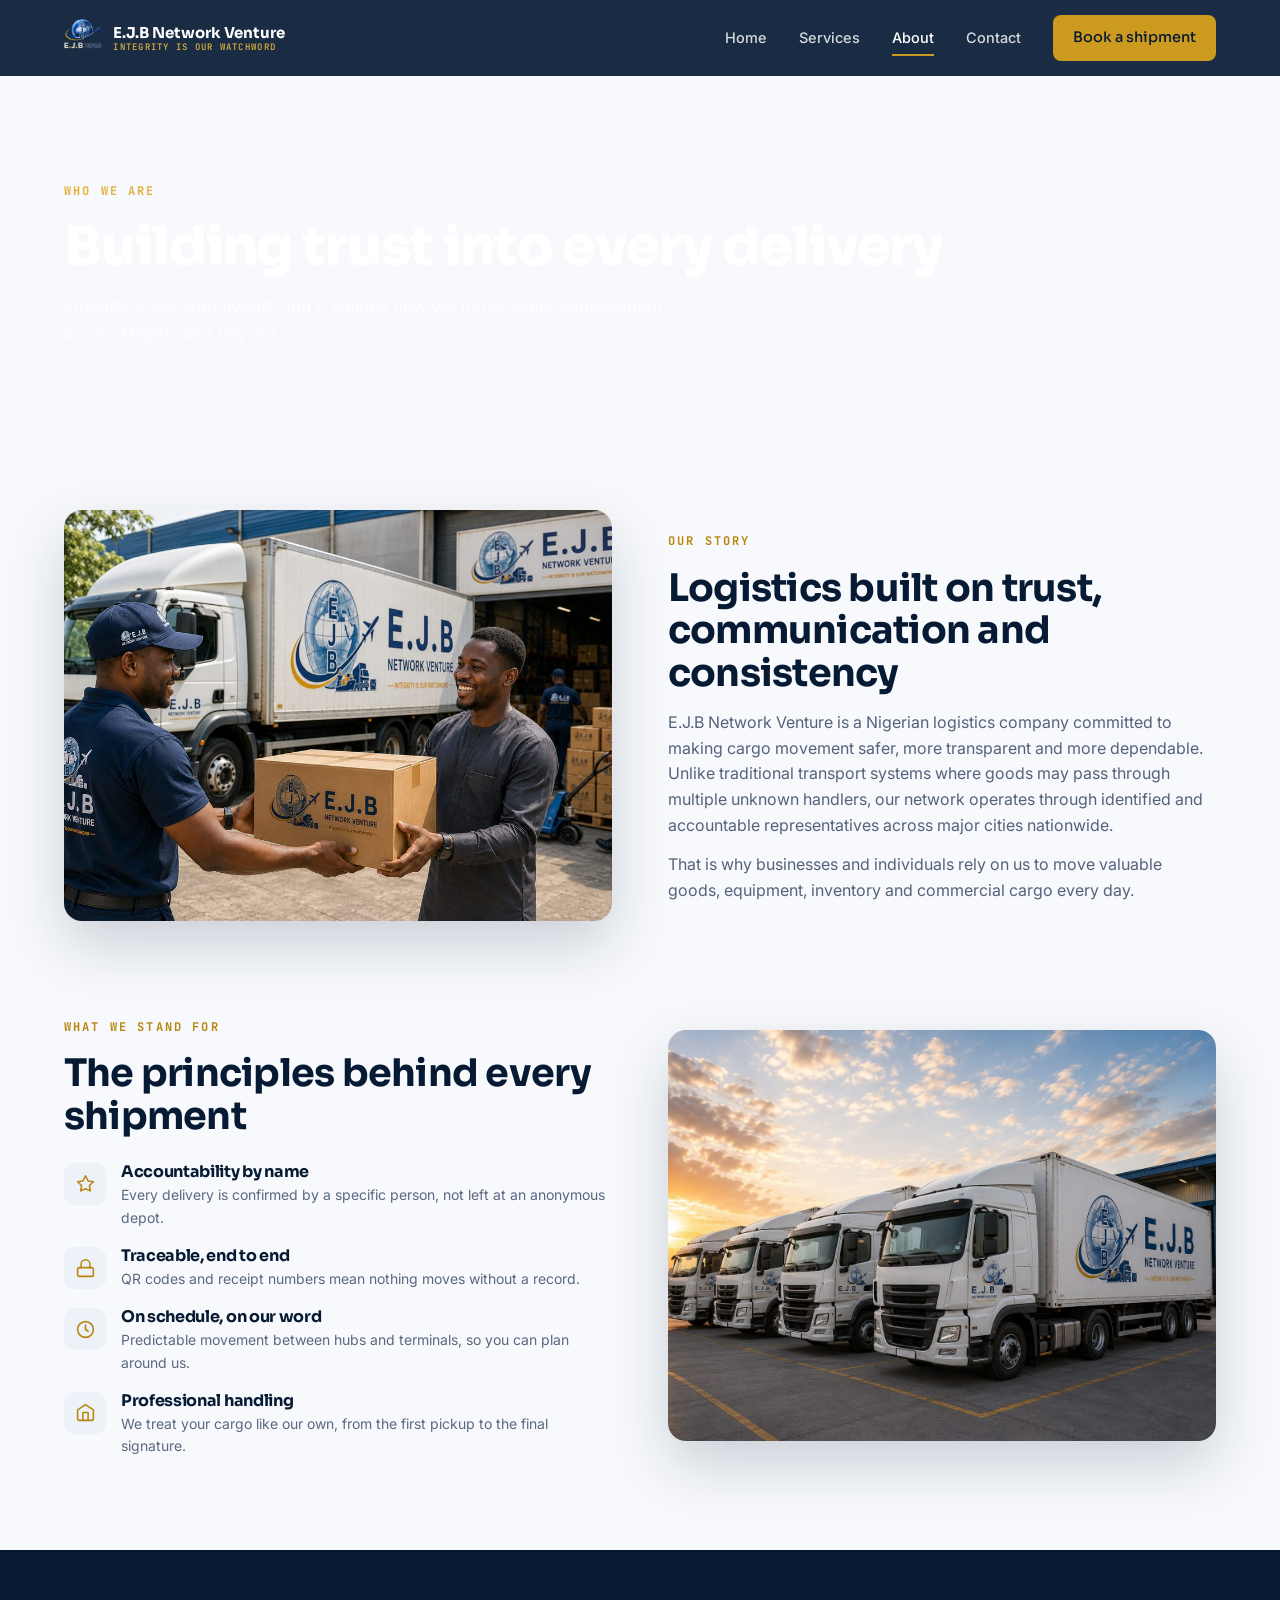
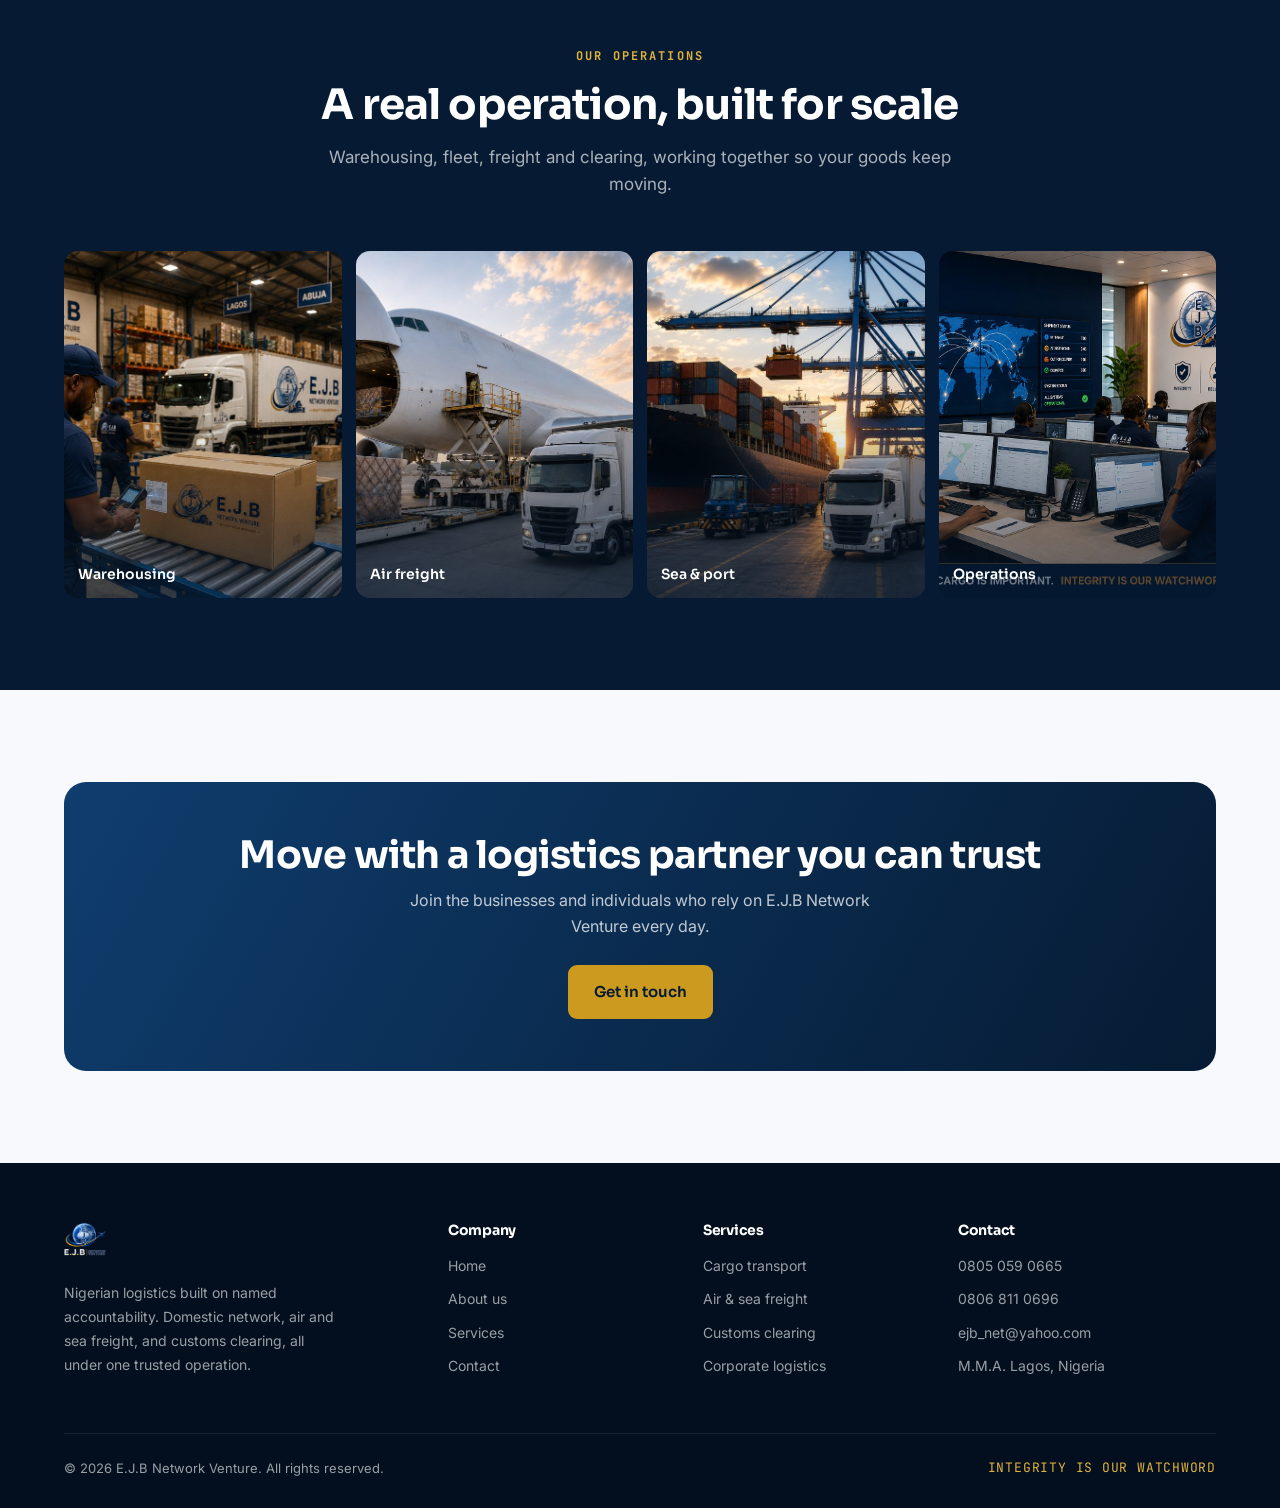
==== about.html @ cdf1af97 "First website commit" ====
<!DOCTYPE html><html lang="en"><head><meta charset="UTF-8"><meta name="viewport" content="width=device-width, initial-scale=1.0">
<title>About - E.J.B Network Venture</title><meta name="description" content="E.J.B Network Venture is a Nigerian logistics company making cargo movement safer, more transparent and more dependable through accountable representatives nationwide.">
<link rel="preconnect" href="https://fonts.googleapis.com"><link rel="preconnect" href="https://fonts.gstatic.com" crossorigin>
<link href="https://fonts.googleapis.com/css2?family=Sora:wght@400;500;600;700;800&family=Inter:wght@400;500;600&family=JetBrains+Mono:wght@500;700&display=swap" rel="stylesheet">
<link rel="stylesheet" href="styles.css"><link rel="stylesheet" href="page.css"><link rel="icon" type="image/png" href="img/logo-dark.png"></head><body>
<header class="nav solid" id="nav">
  <div class="nav-inner">
    <a href="index.html" class="nav-logo">
      <img src="img/logo-light.png" alt="E.J.B Network Venture">
      <span class="nm">E.J.B Network Venture<small>INTEGRITY IS OUR WATCHWORD</small></span>
    </a>
    <nav class="nav-links" id="navlinks">
      <a href="index.html">Home</a>
      <a href="services.html">Services</a>
      <a href="about.html" class="active">About</a>
      <a href="contact.html">Contact</a>
      <a href="contact.html" class="nav-cta">Book a shipment</a>
    </nav>
    <button class="nav-toggle" id="navtoggle" aria-label="Menu"><span></span><span></span><span></span></button>
  </div>
</header>
<section class="page-hero"><div class="wrap reveal">
  <div class="crumbs"><a href="index.html">Home</a> / About</div>
  <span class="eyebrow">Who we are</span>
  <h1>Building trust into every delivery</h1>
  <p>Integrity is our watchword, and it shapes how we move every consignment across Nigeria and beyond.</p>
</div></section>
<section><div class="wrap"><div class="about-lead">
  <div class="media reveal"><img src="img/handover.jpg" alt="E.J.B representative handing a package to a customer"></div>
  <div class="reveal">
    <span class="eyebrow">Our story</span>
    <h2 style="font-size:clamp(26px,3vw,38px);color:var(--navy-900);margin-top:14px">Logistics built on trust, communication and consistency</h2>
    <p style="font-size:16px;color:#54627A;margin-top:16px">E.J.B Network Venture is a Nigerian logistics company committed to making cargo movement safer, more transparent and more dependable. Unlike traditional transport systems where goods may pass through multiple unknown handlers, our network operates through identified and accountable representatives across major cities nationwide.</p>
    <p style="font-size:16px;color:#54627A;margin-top:14px">That is why businesses and individuals rely on us to move valuable goods, equipment, inventory and commercial cargo every day.</p>
  </div>
</div></div></section>
<section style="padding-top:0"><div class="wrap"><div class="about-lead">
  <div class="reveal">
    <span class="eyebrow">What we stand for</span>
    <h2 style="font-size:clamp(26px,3vw,38px);color:var(--navy-900);margin-top:14px">The principles behind every shipment</h2>
    <div class="values"><div class="value"><div class="vi"><svg viewBox="0 0 24 24" fill="none" stroke-width="1.8" stroke-linecap="round" stroke-linejoin="round"><path d="M12 2l3 6 6 .9-4.5 4.3 1 6.1L12 16.8 6.5 19.3l1-6.1L3 8.9 9 8z"/></svg></div><div><h4>Accountability by name</h4><p>Every delivery is confirmed by a specific person, not left at an anonymous depot.</p></div></div><div class="value"><div class="vi"><svg viewBox="0 0 24 24" fill="none" stroke-width="1.8" stroke-linecap="round" stroke-linejoin="round"><rect x="3" y="11" width="18" height="10" rx="2"/><path d="M7 11V7a5 5 0 0110 0v4"/></svg></div><div><h4>Traceable, end to end</h4><p>QR codes and receipt numbers mean nothing moves without a record.</p></div></div><div class="value"><div class="vi"><svg viewBox="0 0 24 24" fill="none" stroke-width="1.8" stroke-linecap="round" stroke-linejoin="round"><circle cx="12" cy="12" r="9"/><path d="M12 7v5l3 2"/></svg></div><div><h4>On schedule, on our word</h4><p>Predictable movement between hubs and terminals, so you can plan around us.</p></div></div><div class="value"><div class="vi"><svg viewBox="0 0 24 24" fill="none" stroke-width="1.8" stroke-linecap="round" stroke-linejoin="round"><path d="M3 9l9-6 9 6v10a2 2 0 01-2 2H5a2 2 0 01-2-2z"/><path d="M9 21V12h6v9"/></svg></div><div><h4>Professional handling</h4><p>We treat your cargo like our own, from the first pickup to the final signature.</p></div></div></div>
  </div>
  <div class="media reveal"><img src="img/fleet.jpg" alt="E.J.B truck fleet at sunrise"></div>
</div></div></section>
<section class="trusted"><div class="wrap">
  <div class="section-head center reveal"><span class="eyebrow" style="color:var(--gold-bright)">Our operations</span>
    <h2 style="color:#fff">A real operation, built for scale</h2>
    <p style="color:rgba(255,255,255,0.66)">Warehousing, fleet, freight and clearing, working together so your goods keep moving.</p></div>
  <div class="trust-grid">
    <div class="trust-ph reveal"><img src="img/warehouse.jpg" alt="Warehouse"><span>Warehousing</span></div>
    <div class="trust-ph reveal"><img src="img/air.jpg" alt="Air freight"><span>Air freight</span></div>
    <div class="trust-ph reveal"><img src="img/sea.jpg" alt="Sea freight"><span>Sea &amp; port</span></div>
    <div class="trust-ph reveal"><img src="img/support.jpg" alt="Operations centre"><span>Operations</span></div>
  </div>
</div></section>
<section><div class="wrap"><div class="cta-band reveal">
  <h2>Move with a logistics partner you can trust</h2>
  <p>Join the businesses and individuals who rely on E.J.B Network Venture every day.</p>
  <a href="contact.html" class="btn btn-gold">Get in touch</a>
</div></div></section>
<footer>
  <div class="wrap">
    <div class="foot-grid">
      <div class="foot-brand">
        <img src="img/logo-light.png" alt="E.J.B Network Venture">
        <p>Nigerian logistics built on named accountability. Domestic network, air and sea freight, and customs clearing, all under one trusted operation.</p>
      </div>
      <div class="foot-col"><h5>Company</h5>
        <a href="index.html">Home</a><a href="about.html">About us</a><a href="services.html">Services</a><a href="contact.html">Contact</a></div>
      <div class="foot-col"><h5>Services</h5>
        <a href="services.html">Cargo transport</a><a href="services.html">Air &amp; sea freight</a><a href="services.html">Customs clearing</a><a href="services.html">Corporate logistics</a></div>
      <div class="foot-col"><h5>Contact</h5>
        <span class="fi">0805 059 0665</span><span class="fi">0806 811 0696</span><span class="fi">ejb_net@yahoo.com</span><span class="fi">M.M.A. Lagos, Nigeria</span></div>
    </div>
    <div class="foot-bottom">
      <span>&copy; 2026 E.J.B Network Venture. All rights reserved.</span>
      <span class="tag">INTEGRITY IS OUR WATCHWORD</span>
    </div>
  </div>
</footer>
<script>
const nav=document.getElementById('nav');
const solid=nav.classList.contains('solid');
if(!solid){addEventListener('scroll',()=>{nav.classList.toggle('scrolled',scrollY>30);},{passive:true});}
const tog=document.getElementById('navtoggle'), links=document.getElementById('navlinks');
tog.addEventListener('click',()=>links.classList.toggle('open'));
links.querySelectorAll('a').forEach(a=>a.addEventListener('click',()=>links.classList.remove('open')));
const io=new IntersectionObserver((es)=>{es.forEach(e=>{if(e.isIntersecting){e.target.classList.add('in');io.unobserve(e.target);}})},{threshold:0.1});
document.querySelectorAll('.reveal').forEach(el=>io.observe(el));
</script></body></html>
---- styles.css ----
:root{
  --navy-900:#061B33; --navy-800:#0A2C52; --navy-700:#0F3D6E; --navy-600:#16508E;
  --gold:#CC9A1E; --gold-bright:#E0B23C; --gold-deep:#B8860F;
  --ink:#1A2330; --paper:#F7F9FC; --paper-2:#EDF2F8; --line:#D8E0EA; --white:#FFF;
  --maxw:1200px;
}
*{box-sizing:border-box; margin:0; padding:0;}
html{scroll-behavior:smooth;}
body{font-family:'Inter',system-ui,sans-serif; color:var(--ink); background:var(--paper); line-height:1.6; -webkit-font-smoothing:antialiased; overflow-x:hidden;}
h1,h2,h3,h4,h5{font-family:'Sora',sans-serif; line-height:1.12; font-weight:700; letter-spacing:-0.02em;}
.mono{font-family:'JetBrains Mono',monospace;}
a{color:inherit; text-decoration:none;}
img{max-width:100%; display:block;}
.wrap{max-width:var(--maxw); margin:0 auto; padding:0 24px;}
.eyebrow{font-family:'JetBrains Mono',monospace; font-size:12px; font-weight:700; letter-spacing:0.18em; text-transform:uppercase; color:var(--gold-deep);}
.btn{display:inline-flex; align-items:center; gap:9px; padding:15px 26px; border-radius:9px; font-family:'Sora'; font-weight:600; font-size:15px; cursor:pointer; transition:transform .15s, box-shadow .2s, background .2s; border:none;}
.btn-gold{background:var(--gold); color:var(--navy-900);}
.btn-gold:hover{background:var(--gold-bright); transform:translateY(-2px); box-shadow:0 10px 24px rgba(204,154,30,0.3);}
.btn-ghost{background:rgba(255,255,255,0.06); color:#fff; border:1px solid rgba(255,255,255,0.2);}
.btn-ghost:hover{background:rgba(255,255,255,0.12); transform:translateY(-2px);}
.btn-navy{background:var(--navy-700); color:#fff;}
.btn-navy:hover{background:var(--navy-600); transform:translateY(-2px);}

/* NAV */
header.nav{position:fixed; top:0; left:0; right:0; z-index:100; transition:background .3s, box-shadow .3s, backdrop-filter .3s;}
header.nav.solid, header.nav.scrolled{background:rgba(6,27,51,0.92); backdrop-filter:blur(10px); box-shadow:0 1px 0 rgba(255,255,255,0.06);}
.nav-inner{display:flex; align-items:center; justify-content:space-between; height:76px; max-width:var(--maxw); margin:0 auto; padding:0 24px;}
.nav-logo{display:flex; align-items:center; gap:11px;}
.nav-logo img{height:38px; width:auto;}
.nav-logo .nm{color:#fff; font-family:'Sora'; font-weight:700; font-size:15px; line-height:1;}
.nav-logo .nm small{display:block; font-family:'JetBrains Mono'; font-weight:500; font-size:9px; letter-spacing:0.14em; color:var(--gold-bright); margin-top:3px;}
.nav-links{display:flex; align-items:center; gap:32px;}
.nav-links a{color:rgba(255,255,255,0.82); font-size:14.5px; font-weight:500; transition:color .2s; position:relative;}
.nav-links a:hover,.nav-links a.active{color:#fff;}
.nav-links a:not(.nav-cta)::after{content:''; position:absolute; left:0; bottom:-6px; width:0; height:2px; background:var(--gold); transition:width .25s;}
.nav-links a:not(.nav-cta):hover::after,.nav-links a.active::after{width:100%;}
.nav-cta{background:var(--gold); color:var(--navy-900) !important; padding:11px 20px; border-radius:8px; font-weight:600; font-size:14px; font-family:'Sora'; transition:transform .15s, background .2s;}
.nav-cta:hover{background:var(--gold-bright); transform:translateY(-1px);}
.nav-toggle{display:none; background:none; border:none; cursor:pointer; padding:8px;}
.nav-toggle span{display:block; width:24px; height:2px; background:#fff; margin:5px 0; transition:.3s;}

/* generic page hero (inner pages) */
.page-hero{position:relative; background:linear-gradient(120% 100% at 75% 10%, #0A2C52, #061B33 60%, #030F1F); color:#fff; padding:150px 0 70px;}
.page-hero .eyebrow{color:var(--gold-bright);}
.page-hero h1{font-size:clamp(34px,4.6vw,54px); font-weight:800; margin-top:14px;}
.page-hero p{font-size:17px; color:rgba(255,255,255,0.72); margin-top:16px; max-width:620px;}
.crumbs{font-family:'JetBrains Mono'; font-size:12px; color:rgba(255,255,255,0.5); letter-spacing:0.08em; margin-bottom:8px;}
.crumbs a:hover{color:var(--gold-bright);}

section{padding:92px 0;}
.section-head{max-width:660px; margin-bottom:52px;}
.section-head.center{margin-left:auto; margin-right:auto; text-align:center;}
.section-head h2{font-size:clamp(28px,3.4vw,42px); color:var(--navy-900); margin-top:14px;}
.section-head p{font-size:17px; color:#54627A; margin-top:16px;}

.reveal{opacity:0; transform:translateY(24px); transition:opacity .7s cubic-bezier(.2,.7,.2,1), transform .7s cubic-bezier(.2,.7,.2,1);}
.reveal.in{opacity:1; transform:none;}

/* FOOTER */
footer{background:#030F1F; color:rgba(255,255,255,0.6); padding:60px 0 30px;}
.foot-grid{display:grid; grid-template-columns:1.6fr 1fr 1fr 1.2fr; gap:40px; margin-bottom:44px;}
.foot-brand img{height:42px; margin-bottom:16px;}
.foot-brand p{font-size:14px; max-width:280px; line-height:1.7;}
.foot-col h5{font-family:'Sora'; color:#fff; font-size:14px; margin-bottom:16px;}
.foot-col a,.foot-col span.fi{display:block; font-size:14px; margin-bottom:11px; transition:color .2s; color:rgba(255,255,255,0.6);}
.foot-col a:hover{color:var(--gold-bright);}
.foot-bottom{border-top:1px solid rgba(255,255,255,0.08); padding-top:24px; display:flex; justify-content:space-between; align-items:center; font-size:13px; flex-wrap:wrap; gap:12px;}
.foot-bottom .tag{font-family:'JetBrains Mono'; color:var(--gold-bright); letter-spacing:0.06em;}

@media (max-width:960px){
  .nav-links{position:fixed; inset:76px 0 auto 0; background:rgba(6,27,51,0.97); backdrop-filter:blur(12px); flex-direction:column; gap:0; padding:12px 0; transform:translateY(-130%); transition:transform .3s; border-top:1px solid rgba(255,255,255,0.08);}
  .nav-links.open{transform:translateY(0);}
  .nav-links a{padding:15px 24px; width:100%; border-bottom:1px solid rgba(255,255,255,0.05);}
  .nav-links a:not(.nav-cta)::after{display:none;}
  .nav-cta{margin:12px 24px;}
  .nav-toggle{display:block;}
  .foot-grid{grid-template-columns:1fr 1fr; gap:32px;}
}
@media (max-width:520px){
  section{padding:64px 0;}
  .foot-grid{grid-template-columns:1fr;}
}
@media (prefers-reduced-motion:reduce){*{animation:none !important; transition:none !important;} .reveal{opacity:1; transform:none;}}
---- page.css ----
/* ===== HOME HERO with photo ===== */
.hero{position:relative; min-height:92vh; display:flex; align-items:center; color:#fff; overflow:hidden; padding:120px 0 70px;}
.hero-bg{position:absolute; inset:0; z-index:0;}
.hero-bg img{width:100%; height:100%; object-fit:cover;}
.hero-bg::after{content:''; position:absolute; inset:0; background:linear-gradient(100deg, rgba(6,27,51,0.96) 0%, rgba(6,27,51,0.86) 42%, rgba(6,27,51,0.55) 72%, rgba(6,27,51,0.35) 100%);}
.hero-inner{position:relative; z-index:2; display:grid; grid-template-columns:1.1fr 0.9fr; gap:48px; align-items:center; width:100%;}
.hero-tag{display:inline-flex; align-items:center; gap:9px; background:rgba(224,178,60,0.12); border:1px solid rgba(224,178,60,0.3); color:var(--gold-bright); padding:7px 15px; border-radius:100px; font-family:'JetBrains Mono'; font-size:12px; font-weight:500; margin-bottom:24px;}
.pulse-dot{width:7px; height:7px; border-radius:50%; background:var(--gold-bright); box-shadow:0 0 0 0 rgba(224,178,60,0.7); animation:pulse 2s infinite; display:inline-block;}
@keyframes pulse{0%{box-shadow:0 0 0 0 rgba(224,178,60,0.6);}70%{box-shadow:0 0 0 9px rgba(224,178,60,0);}100%{box-shadow:0 0 0 0 rgba(224,178,60,0);}}
.hero h1{font-size:clamp(36px,5.2vw,62px); font-weight:800; letter-spacing:-0.03em; line-height:1.05;}
.hero h1 .gold{color:var(--gold-bright);}
.hero .lead{font-size:clamp(15px,1.35vw,18px); color:rgba(255,255,255,0.8); margin-top:22px; max-width:560px;}
.hero-checks{display:grid; grid-template-columns:1fr 1fr; gap:12px 20px; margin-top:28px; max-width:520px;}
.hero-check{display:flex; align-items:center; gap:10px; font-size:14.5px; color:rgba(255,255,255,0.9); font-weight:500;}
.hero-check svg{width:20px; height:20px; stroke:var(--gold-bright); flex-shrink:0;}
.hero-actions{display:flex; gap:14px; margin-top:34px; flex-wrap:wrap;}
.hero-stats{display:flex; gap:32px; margin-top:46px; padding-top:28px; border-top:1px solid rgba(255,255,255,0.12);}
.hero-stats .n{font-family:'Sora'; font-size:28px; font-weight:800;}
.hero-stats .n .gold{color:var(--gold-bright);}
.hero-stats .l{font-size:12px; color:rgba(255,255,255,0.6); margin-top:2px;}

/* MAP panel */
.map-frame{position:relative; background:linear-gradient(160deg, rgba(22,80,142,0.18), rgba(6,27,51,0.28)); border:1px solid rgba(255,255,255,0.12); border-radius:20px; padding:18px; backdrop-filter:blur(3px);}
.map-head{display:flex; justify-content:space-between; align-items:center; margin-bottom:4px; padding:2px 6px;}
.map-head .t{font-family:'JetBrains Mono'; font-size:11px; letter-spacing:0.1em; color:rgba(255,255,255,0.6); text-transform:uppercase;}
.map-head .live{display:flex; align-items:center; gap:7px; font-family:'JetBrains Mono'; font-size:11px; color:var(--gold-bright);}
#nigeria-map{width:100%; height:auto; display:block;}
.city-dot circle.core{fill:var(--gold-bright);}
.city-dot circle.ring{fill:none; stroke:var(--gold-bright); stroke-width:1.2;}
.city-label{font-family:'JetBrains Mono'; font-size:8.5px; fill:rgba(255,255,255,0.8); font-weight:500; pointer-events:none;}
.hub-dot circle.core{fill:#fff;}
.hub-label{fill:#fff; font-weight:700; font-size:9px;}
.route{fill:none; stroke:rgba(224,178,60,0.3); stroke-width:1; stroke-dasharray:3 4;}
.route.active{stroke:var(--gold-bright); stroke-width:1.5; opacity:0.9;}
.plane-dot{fill:var(--gold-bright);}

/* SERVICES grid */
.svc-grid{display:grid; grid-template-columns:repeat(3,1fr); gap:22px;}
.svc-card{background:#fff; border:1px solid var(--line); border-radius:16px; overflow:hidden; transition:transform .2s, box-shadow .2s, border-color .2s;}
.svc-card:hover{transform:translateY(-4px); box-shadow:0 18px 44px rgba(6,27,51,0.1); border-color:rgba(204,154,30,0.4);}
.svc-card .ph{height:170px; overflow:hidden; position:relative;}
.svc-card .ph img{width:100%; height:100%; object-fit:cover; transition:transform .4s;}
.svc-card:hover .ph img{transform:scale(1.05);}
.svc-body{padding:26px 26px 30px;}
.svc-ic{width:46px; height:46px; border-radius:11px; background:linear-gradient(145deg,var(--navy-700),var(--navy-900)); display:flex; align-items:center; justify-content:center; margin-bottom:16px; margin-top:-46px; position:relative; border:3px solid #fff; box-shadow:0 6px 14px rgba(6,27,51,0.2);}
.svc-ic svg{width:23px; height:23px; stroke:var(--gold-bright);}
.svc-card h3{font-size:19px; color:var(--navy-900); margin-bottom:9px;}
.svc-card p{font-size:14.5px; color:#5A6880;}

/* PROCESS */
.process{background:var(--navy-900); color:#fff;}
.process .section-head h2{color:#fff;} .process .section-head p{color:rgba(255,255,255,0.66);}
.steps{display:grid; grid-template-columns:repeat(5,1fr); gap:18px; counter-reset:step;}
.step{position:relative; padding-top:44px;}
.step::before{counter-increment:step; content:"0" counter(step); position:absolute; top:0; left:0; font-family:'Sora'; font-weight:800; font-size:15px; color:var(--gold-bright);}
.step::after{content:''; position:absolute; top:7px; left:34px; right:-9px; height:1px; background:linear-gradient(90deg,rgba(224,178,60,0.5),rgba(224,178,60,0.08));}
.step:last-child::after{display:none;}
.step h4{font-size:16px; margin-bottom:8px;} .step p{font-size:13.5px; color:rgba(255,255,255,0.62);}

/* SPLIT feature band */
.split{display:grid; grid-template-columns:1fr 1fr; gap:56px; align-items:center;}
.split.rev .split-media{order:2;}
.split-media{border-radius:18px; overflow:hidden; box-shadow:0 24px 60px rgba(6,27,51,0.18);}
.split-media img{width:100%; height:100%; object-fit:cover; aspect-ratio:4/3;}
.split-copy h2{font-size:clamp(26px,3vw,38px); color:var(--navy-900); margin-top:14px;}
.split-copy p{font-size:16px; color:#54627A; margin-top:16px;}
.mini-list{margin-top:22px; display:flex; flex-direction:column; gap:14px;}
.mini{display:flex; gap:13px; align-items:flex-start;}
.mini .mi{flex-shrink:0; width:38px; height:38px; border-radius:10px; background:var(--paper-2); display:flex; align-items:center; justify-content:center;}
.mini .mi svg{width:19px; height:19px; stroke:var(--gold-deep);}
.mini h4{font-size:15.5px; color:var(--navy-900); margin-bottom:2px;} .mini p{font-size:13.5px; color:#5A6880; margin:0;}

/* TRUSTED band */
.trusted{background:var(--navy-900); color:#fff;}
.trust-grid{display:grid; grid-template-columns:repeat(4,1fr); gap:14px; margin-top:44px;}
.trust-ph{position:relative; border-radius:14px; overflow:hidden; aspect-ratio:4/5;}
.trust-ph img{width:100%; height:100%; object-fit:cover; transition:transform .4s;}
.trust-ph:hover img{transform:scale(1.06);}
.trust-ph::after{content:''; position:absolute; inset:0; background:linear-gradient(to top, rgba(6,27,51,0.6), transparent 55%);}
.trust-ph span{position:absolute; left:14px; bottom:12px; z-index:2; font-family:'Sora'; font-weight:600; font-size:14px; color:#fff;}

/* COVERAGE */
.coverage{background:var(--paper-2);}
.cov-grid{display:grid; grid-template-columns:1fr 1fr; gap:48px; align-items:center;}
.city-list{display:grid; grid-template-columns:repeat(2,1fr); gap:10px;}
.city-chip{display:flex; align-items:center; justify-content:space-between; background:#fff; border:1px solid var(--line); border-radius:10px; padding:13px 16px; font-weight:500; font-size:15px; color:var(--navy-900); transition:border-color .2s, transform .15s;}
.city-chip:hover{border-color:var(--gold); transform:translateX(3px);}
.city-chip .code{font-family:'JetBrains Mono'; font-size:12px; font-weight:700; color:var(--gold-deep); background:var(--paper-2); padding:3px 8px; border-radius:6px;}

/* stat strip */
.stat-strip{display:grid; grid-template-columns:repeat(4,1fr); gap:20px; margin-top:10px;}
.stat-box{background:#fff; border:1px solid var(--line); border-radius:14px; padding:26px; text-align:center;}
.stat-box .n{font-family:'Sora'; font-size:34px; font-weight:800; color:var(--navy-900);}
.stat-box .n .gold{color:var(--gold-deep);}
.stat-box .l{font-size:13px; color:#5A6880; margin-top:4px;}

/* ABOUT */
.about-lead{display:grid; grid-template-columns:1fr 1fr; gap:56px; align-items:center;}
.about-lead .media{border-radius:18px; overflow:hidden; box-shadow:0 24px 60px rgba(6,27,51,0.18);}
.about-lead .media img{width:100%; aspect-ratio:4/3; object-fit:cover;}
.values{display:flex; flex-direction:column; gap:18px; margin-top:26px;}
.value{display:flex; gap:15px; align-items:flex-start;}
.value .vi{flex-shrink:0; width:42px; height:42px; border-radius:11px; background:var(--paper-2); display:flex; align-items:center; justify-content:center;}
.value .vi svg{width:21px; height:21px; stroke:var(--gold-deep);}
.value h4{font-size:16px; color:var(--navy-900); margin-bottom:3px;} .value p{font-size:14px; color:#5A6880;}

/* CONTACT */
.contact-wrap{display:grid; grid-template-columns:1fr 1.1fr; gap:52px;}
.contact-info h2{font-size:clamp(26px,3.2vw,40px); color:var(--navy-900);}
.contact-info p{color:#54627A; margin-top:16px; font-size:16px; max-width:420px;}
.contact-methods{margin-top:34px; display:flex; flex-direction:column; gap:18px;}
.cm{display:flex; gap:15px; align-items:flex-start;}
.cm .ci{width:46px; height:46px; border-radius:11px; background:var(--navy-900); display:flex; align-items:center; justify-content:center; flex-shrink:0;}
.cm .ci svg{width:20px; height:20px; stroke:var(--gold-bright);}
.cm .cl{font-size:12px; color:#8492A6; font-family:'JetBrains Mono'; letter-spacing:0.06em; text-transform:uppercase;}
.cm .cv{font-size:16px; color:var(--navy-900); font-weight:500;}
.form-card{background:#fff; border:1px solid var(--line); border-radius:20px; padding:36px; box-shadow:0 20px 50px rgba(6,27,51,0.08);}
.form-card h3{font-size:22px; color:var(--navy-900); margin-bottom:6px;}
.form-card .sub{font-size:14px; color:#5A6880; margin-bottom:24px;}
.field{margin-bottom:17px;}
.field label{display:block; font-size:13px; font-weight:600; color:var(--navy-900); margin-bottom:7px;}
.field input,.field select,.field textarea{width:100%; padding:13px 15px; border:1.5px solid var(--line); border-radius:10px; font-family:'Inter'; font-size:15px; color:var(--ink); transition:border-color .2s; background:#fff;}
.field input:focus,.field select:focus,.field textarea:focus{outline:none; border-color:var(--navy-600); box-shadow:0 0 0 3px rgba(22,80,142,0.1);}
.field-row{display:grid; grid-template-columns:1fr 1fr; gap:14px;}
.form-note{font-size:12.5px; color:#8492A6; margin-top:14px; text-align:center;}

/* CTA band */
.cta-band{background:linear-gradient(120deg,var(--navy-700),var(--navy-900)); color:#fff; border-radius:22px; padding:52px; text-align:center; position:relative; overflow:hidden;}
.cta-band h2{font-size:clamp(26px,3.2vw,38px); color:#fff;}
.cta-band p{color:rgba(255,255,255,0.75); margin-top:12px; max-width:520px; margin-left:auto; margin-right:auto;}
.cta-band .btn{margin-top:26px;}

@media (max-width:960px){
  .hero-inner{grid-template-columns:1fr; gap:40px;}
  .hero .map-panel{order:2;}
  .svc-grid{grid-template-columns:1fr 1fr;}
  .steps{grid-template-columns:1fr 1fr; gap:26px 18px;} .step::after{display:none;}
  .split,.split.rev .split-media,.cov-grid,.about-lead,.contact-wrap{grid-template-columns:1fr;}
  .split.rev .split-media{order:0;}
  .split-media{order:0;}
  .trust-grid{grid-template-columns:1fr 1fr;}
  .stat-strip{grid-template-columns:1fr 1fr;}
}
@media (max-width:560px){
  .svc-grid{grid-template-columns:1fr;} .hero-checks{grid-template-columns:1fr;}
  .trust-grid{grid-template-columns:1fr 1fr;} .city-list{grid-template-columns:1fr;}
  .field-row{grid-template-columns:1fr;} .cta-band{padding:36px 24px;}
  .hero-stats{flex-wrap:wrap; gap:22px;}
}
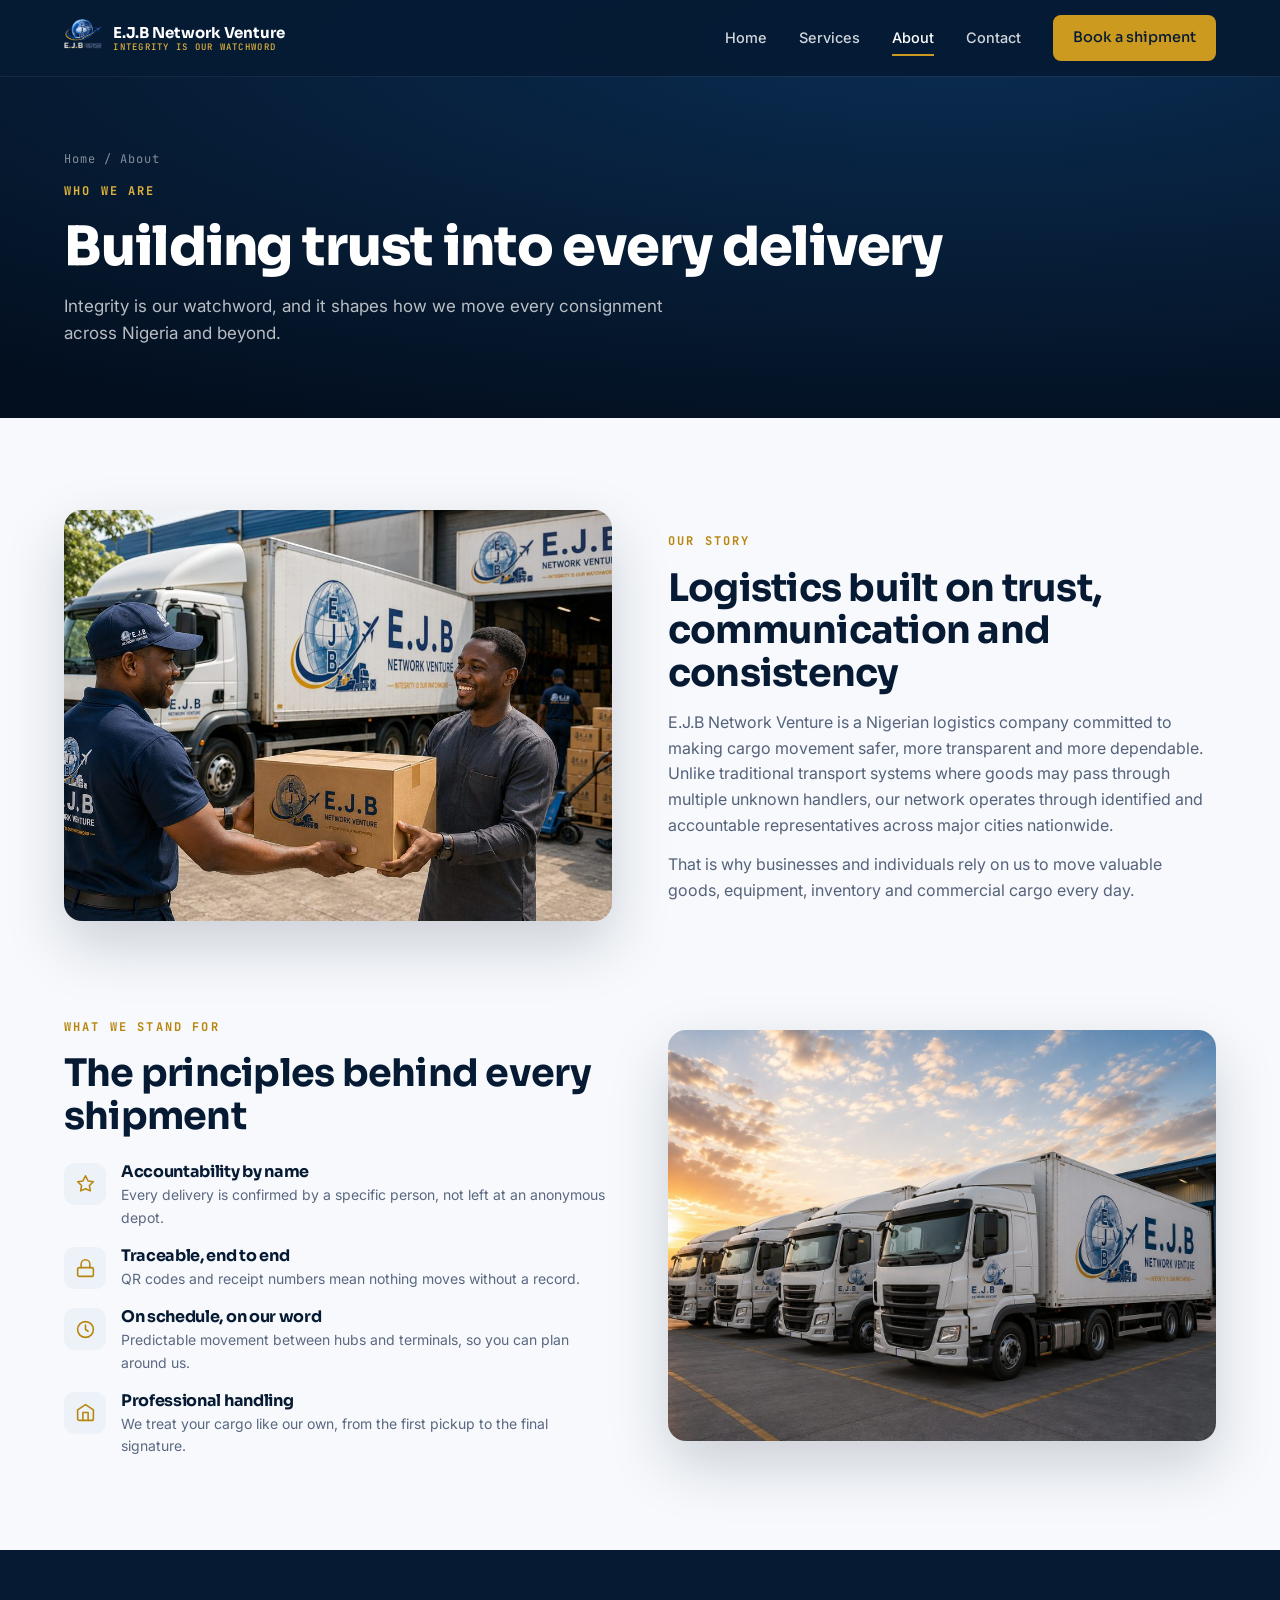
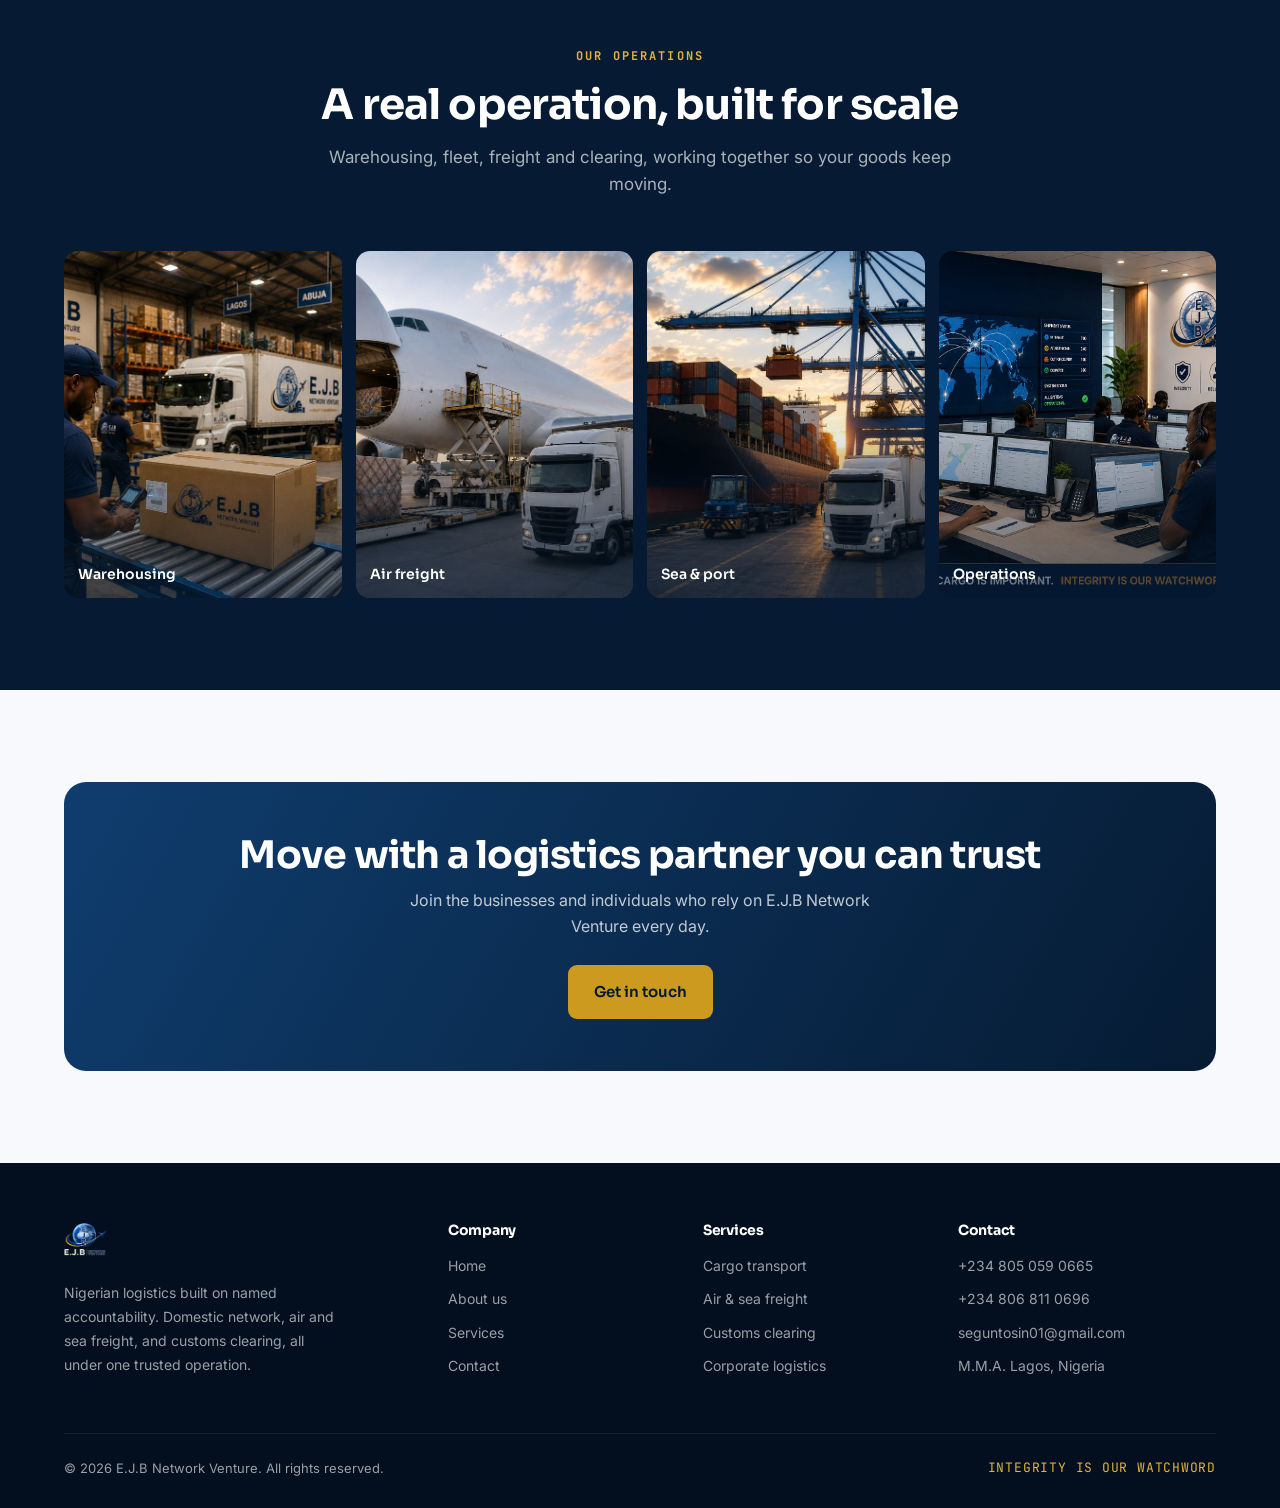
==== commit 81ceb5a5: "enabled form collection through web3forms" ====
--- a/about.html
+++ b/about.html
@@ -70,7 +70,7 @@
       <div class="foot-col"><h5>Services</h5>
         <a href="services.html">Cargo transport</a><a href="services.html">Air &amp; sea freight</a><a href="services.html">Customs clearing</a><a href="services.html">Corporate logistics</a></div>
       <div class="foot-col"><h5>Contact</h5>
-        <span class="fi">0805 059 0665</span><span class="fi">0806 811 0696</span><span class="fi">ejb_net@yahoo.com</span><span class="fi">M.M.A. Lagos, Nigeria</span></div>
+        <span class="fi">+234 805 059 0665</span><span class="fi">+234 806 811 0696</span><span class="fi">seguntosin01@gmail.com</span><span class="fi">M.M.A. Lagos, Nigeria</span></div>
     </div>
     <div class="foot-bottom">
       <span>&copy; 2026 E.J.B Network Venture. All rights reserved.</span>
--- a/styles.css
+++ b/styles.css
@@ -40,7 +40,7 @@
 .nav-toggle span{display:block; width:24px; height:2px; background:#fff; margin:5px 0; transition:.3s;}
 
 /* generic page hero (inner pages) */
-.page-hero{position:relative; background:linear-gradient(120% 100% at 75% 10%, #0A2C52, #061B33 60%, #030F1F); color:#fff; padding:150px 0 70px;}
+.page-hero{position:relative; background:radial-gradient(120% 100% at 75% 10%, #0A2C52, #061B33 60%, #030F1F); color:#fff; padding:150px 0 70px;}
 .page-hero .eyebrow{color:var(--gold-bright);}
 .page-hero h1{font-size:clamp(34px,4.6vw,54px); font-weight:800; margin-top:14px;}
 .page-hero p{font-size:17px; color:rgba(255,255,255,0.72); margin-top:16px; max-width:620px;}
@@ -80,4 +80,4 @@
   section{padding:64px 0;}
   .foot-grid{grid-template-columns:1fr;}
 }
-@media (prefers-reduced-motion:reduce){*{animation:none !important; transition:none !important;} .reveal{opacity:1; transform:none;}}
+@media (prefers-reduced-motion:reduce){*{animation:none !important; transition:none !important;} .reveal{opacity:1; transform:none;}}
--- a/page.css
+++ b/page.css
@@ -19,20 +19,59 @@
 .hero-stats .n .gold{color:var(--gold-bright);}
 .hero-stats .l{font-size:12px; color:rgba(255,255,255,0.6); margin-top:2px;}
 
-/* MAP panel */
-.map-frame{position:relative; background:linear-gradient(160deg, rgba(22,80,142,0.18), rgba(6,27,51,0.28)); border:1px solid rgba(255,255,255,0.12); border-radius:20px; padding:18px; backdrop-filter:blur(3px);}
-.map-head{display:flex; justify-content:space-between; align-items:center; margin-bottom:4px; padding:2px 6px;}
-.map-head .t{font-family:'JetBrains Mono'; font-size:11px; letter-spacing:0.1em; color:rgba(255,255,255,0.6); text-transform:uppercase;}
-.map-head .live{display:flex; align-items:center; gap:7px; font-family:'JetBrains Mono'; font-size:11px; color:var(--gold-bright);}
-#nigeria-map{width:100%; height:auto; display:block;}
-.city-dot circle.core{fill:var(--gold-bright);}
-.city-dot circle.ring{fill:none; stroke:var(--gold-bright); stroke-width:1.2;}
-.city-label{font-family:'JetBrains Mono'; font-size:8.5px; fill:rgba(255,255,255,0.8); font-weight:500; pointer-events:none;}
-.hub-dot circle.core{fill:#fff;}
-.hub-label{fill:#fff; font-weight:700; font-size:9px;}
-.route{fill:none; stroke:rgba(224,178,60,0.3); stroke-width:1; stroke-dasharray:3 4;}
-.route.active{stroke:var(--gold-bright); stroke-width:1.5; opacity:0.9;}
-.plane-dot{fill:var(--gold-bright);}
+/* TRACK panel */
+.track-card{position:relative; background:linear-gradient(160deg, rgba(22,80,142,0.18), rgba(6,27,51,0.32)); border:1px solid rgba(255,255,255,0.12); border-radius:20px; padding:22px; backdrop-filter:blur(3px);}
+.track-head{display:flex; justify-content:space-between; align-items:center; margin-bottom:18px;}
+.track-head .t{font-family:'JetBrains Mono'; font-size:11px; letter-spacing:0.1em; color:rgba(255,255,255,0.6); text-transform:uppercase;}
+.track-head .live{display:flex; align-items:center; gap:7px; font-family:'JetBrains Mono'; font-size:11px; color:var(--gold-bright);}
+
+/* fade the card contents while a new consignment swaps in */
+.track-card .track-id,
+.track-card .track-route,
+.track-card .track-steps,
+.track-card .track-foot,
+.track-card .track-head .live{transition:opacity .4s ease, transform .4s ease;}
+.track-card.swapping .track-id,
+.track-card.swapping .track-route,
+.track-card.swapping .track-steps,
+.track-card.swapping .track-foot,
+.track-card.swapping .track-head .live{opacity:0; transform:translateY(6px);}
+
+.track-id{display:flex; align-items:baseline; justify-content:space-between; gap:12px; background:rgba(255,255,255,0.04); border:1px solid rgba(255,255,255,0.08); border-radius:12px; padding:13px 16px; margin-bottom:22px;}
+.track-id .lbl{font-family:'JetBrains Mono'; font-size:11px; letter-spacing:0.08em; text-transform:uppercase; color:rgba(255,255,255,0.55);}
+.track-id .val{font-family:'JetBrains Mono'; font-weight:700; font-size:16px; color:#fff; letter-spacing:0.02em;}
+
+.track-route{display:flex; align-items:center; gap:14px; margin-bottom:26px;}
+.track-route .node{display:flex; flex-direction:column; align-items:center; gap:5px; flex-shrink:0;}
+.track-route .code{font-family:'JetBrains Mono'; font-weight:700; font-size:13px; color:var(--navy-900); background:var(--gold-bright); width:38px; height:38px; display:flex; align-items:center; justify-content:center; border-radius:10px;}
+.track-route .city{font-size:12.5px; color:rgba(255,255,255,0.82); font-weight:500;}
+.track-line{position:relative; flex:1; height:2px; background:rgba(255,255,255,0.14); border-radius:2px;}
+.track-line::before{content:''; position:absolute; inset:0; background:linear-gradient(90deg, var(--gold-bright), rgba(224,178,60,0.15)); border-radius:2px; transform-origin:left; animation:trackfill 4s ease-in-out infinite;}
+.track-line .dot{position:absolute; top:50%; left:0; width:9px; height:9px; margin:-4.5px 0 0 -4.5px; border-radius:50%; background:#fff; box-shadow:0 0 0 4px rgba(224,178,60,0.25); animation:trackdot 4s ease-in-out infinite;}
+@keyframes trackfill{0%{transform:scaleX(0.04);}50%{transform:scaleX(0.62);}100%{transform:scaleX(0.04);}}
+@keyframes trackdot{0%{left:4%;}50%{left:62%;}100%{left:4%;}}
+
+.track-steps{display:flex; flex-direction:column; gap:2px; margin-bottom:22px;}
+.tstep{display:flex; gap:13px; align-items:flex-start; padding:11px 0; position:relative;}
+.tstep:not(:last-child)::after{content:''; position:absolute; left:15px; top:34px; bottom:-2px; width:2px; background:rgba(255,255,255,0.1);}
+.tstep.done:not(:last-child)::after{background:rgba(224,178,60,0.5);}
+.tstep .ic{flex-shrink:0; width:32px; height:32px; border-radius:9px; display:flex; align-items:center; justify-content:center; background:rgba(255,255,255,0.06); border:1px solid rgba(255,255,255,0.1); z-index:1; transition:background .3s, border-color .3s;}
+.tstep .ic svg{width:16px; height:16px; stroke:rgba(255,255,255,0.5); transition:stroke .3s;}
+.tstep h5{font-family:'Sora'; font-size:14px; color:rgba(255,255,255,0.55); margin-bottom:1px; transition:color .3s;}
+.tstep p{font-size:12px; color:rgba(255,255,255,0.4); margin:0; transition:color .3s;}
+.tstep.done .ic{background:rgba(224,178,60,0.16); border-color:rgba(224,178,60,0.4);}
+.tstep.done .ic svg{stroke:var(--gold-bright);}
+.tstep.done h5{color:rgba(255,255,255,0.82);}
+.tstep.done p{color:rgba(255,255,255,0.55);}
+.tstep.active .ic{background:var(--gold-bright); border-color:var(--gold-bright); animation:trackpulse 2s ease-in-out infinite;}
+.tstep.active .ic svg{stroke:var(--navy-900);}
+.tstep.active h5{color:#fff;}
+.tstep.active p{color:rgba(255,255,255,0.7);}
+@keyframes trackpulse{0%{box-shadow:0 0 0 0 rgba(224,178,60,0.5);}70%{box-shadow:0 0 0 8px rgba(224,178,60,0);}100%{box-shadow:0 0 0 0 rgba(224,178,60,0);}}
+
+.track-foot{display:flex; align-items:center; justify-content:space-between; gap:12px; padding-top:16px; border-top:1px solid rgba(255,255,255,0.1);}
+.track-foot .pill{display:inline-flex; align-items:center; gap:7px; font-family:'JetBrains Mono'; font-size:11px; color:rgba(255,255,255,0.7);}
+.track-foot .eta{font-family:'Sora'; font-weight:600; font-size:13px; color:var(--gold-bright);}
 
 /* SERVICES grid */
 .svc-grid{display:grid; grid-template-columns:repeat(3,1fr); gap:22px;}
@@ -123,6 +162,9 @@
 .field input:focus,.field select:focus,.field textarea:focus{outline:none; border-color:var(--navy-600); box-shadow:0 0 0 3px rgba(22,80,142,0.1);}
 .field-row{display:grid; grid-template-columns:1fr 1fr; gap:14px;}
 .form-note{font-size:12.5px; color:#8492A6; margin-top:14px; text-align:center;}
+.form-error{background:#FBEAE7; color:#B0382A; border-radius:10px; padding:11px 14px; font-size:13.5px; margin-bottom:16px;}
+/* honeypot: hidden from people, visible to bots */
+.hp-field{position:absolute; left:-9999px; opacity:0; height:0; overflow:hidden;}
 
 /* CTA band */
 .cta-band{background:linear-gradient(120deg,var(--navy-700),var(--navy-900)); color:#fff; border-radius:22px; padding:52px; text-align:center; position:relative; overflow:hidden;}
@@ -132,7 +174,7 @@
 
 @media (max-width:960px){
   .hero-inner{grid-template-columns:1fr; gap:40px;}
-  .hero .map-panel{order:2;}
+  .hero .track-panel{order:2;}
   .svc-grid{grid-template-columns:1fr 1fr;}
   .steps{grid-template-columns:1fr 1fr; gap:26px 18px;} .step::after{display:none;}
   .split,.split.rev .split-media,.cov-grid,.about-lead,.contact-wrap{grid-template-columns:1fr;}
@@ -146,4 +188,4 @@
   .trust-grid{grid-template-columns:1fr 1fr;} .city-list{grid-template-columns:1fr;}
   .field-row{grid-template-columns:1fr;} .cta-band{padding:36px 24px;}
   .hero-stats{flex-wrap:wrap; gap:22px;}
-}
+}
